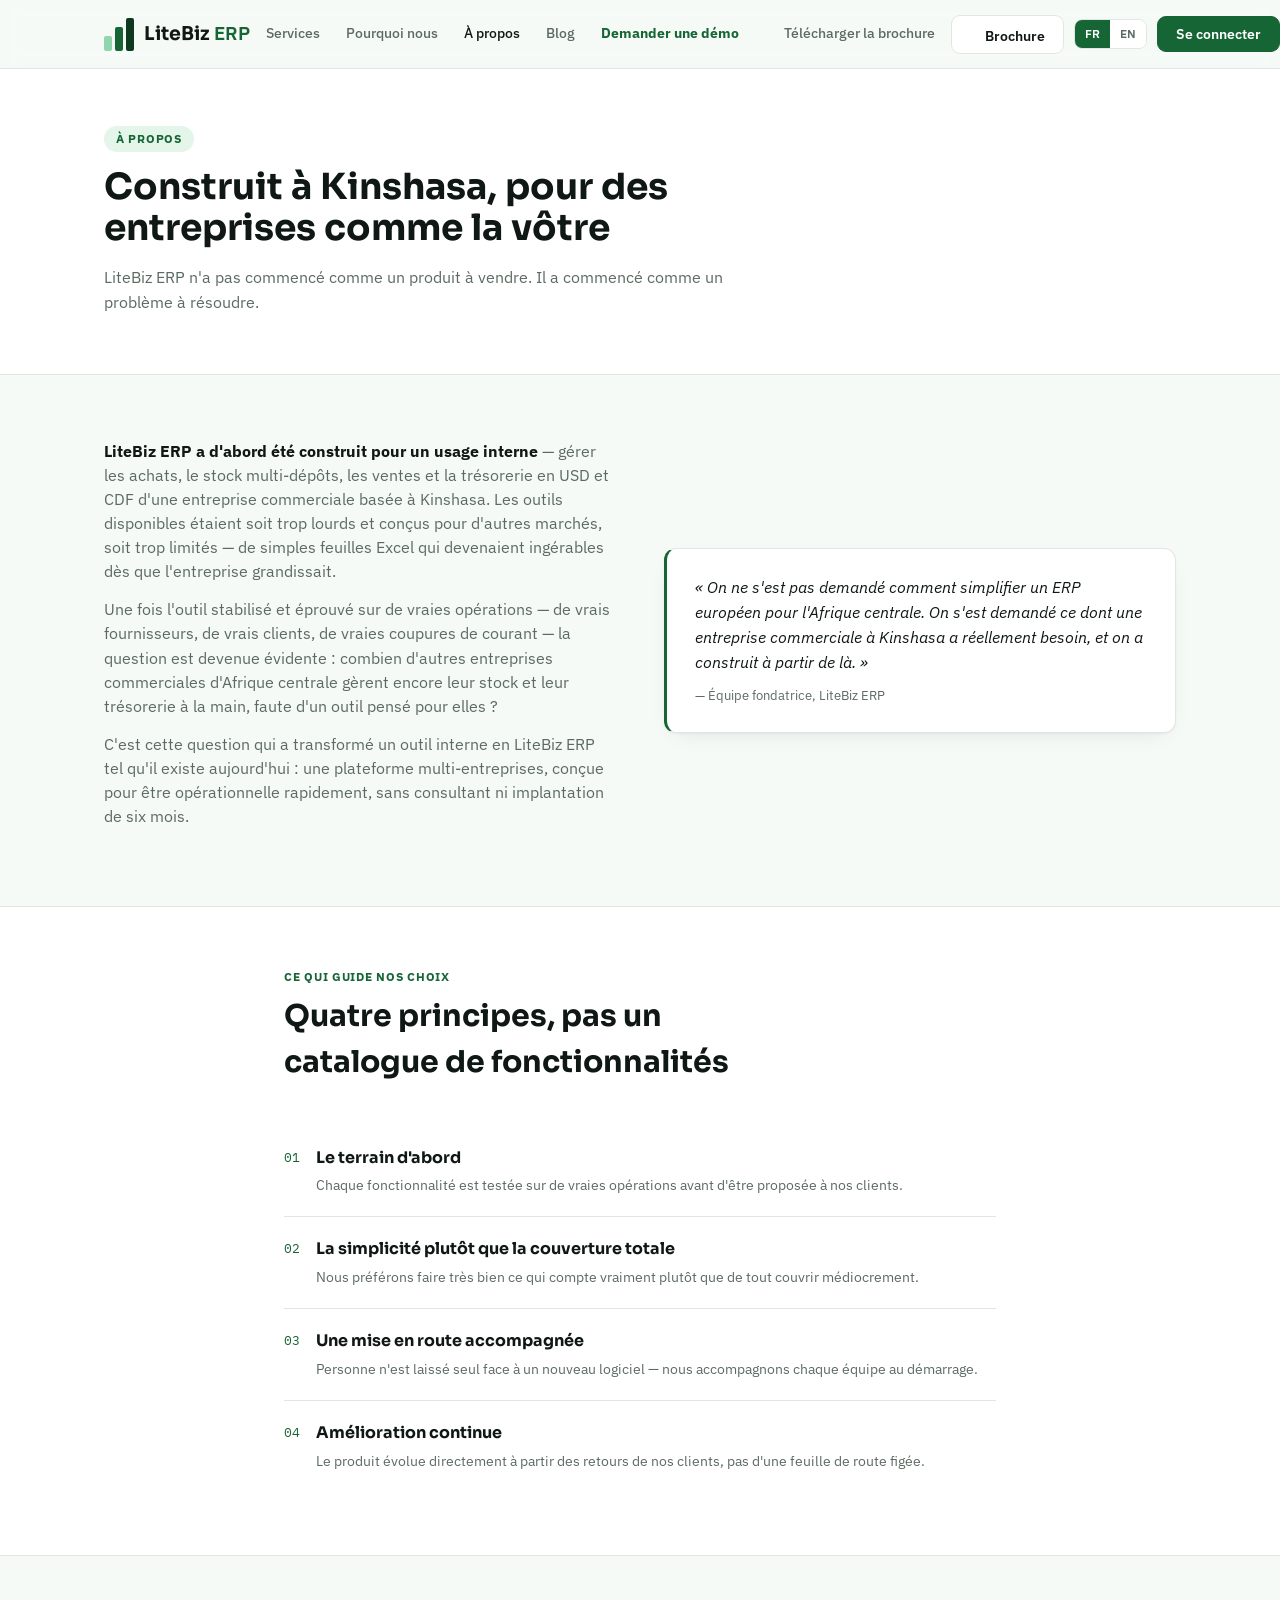
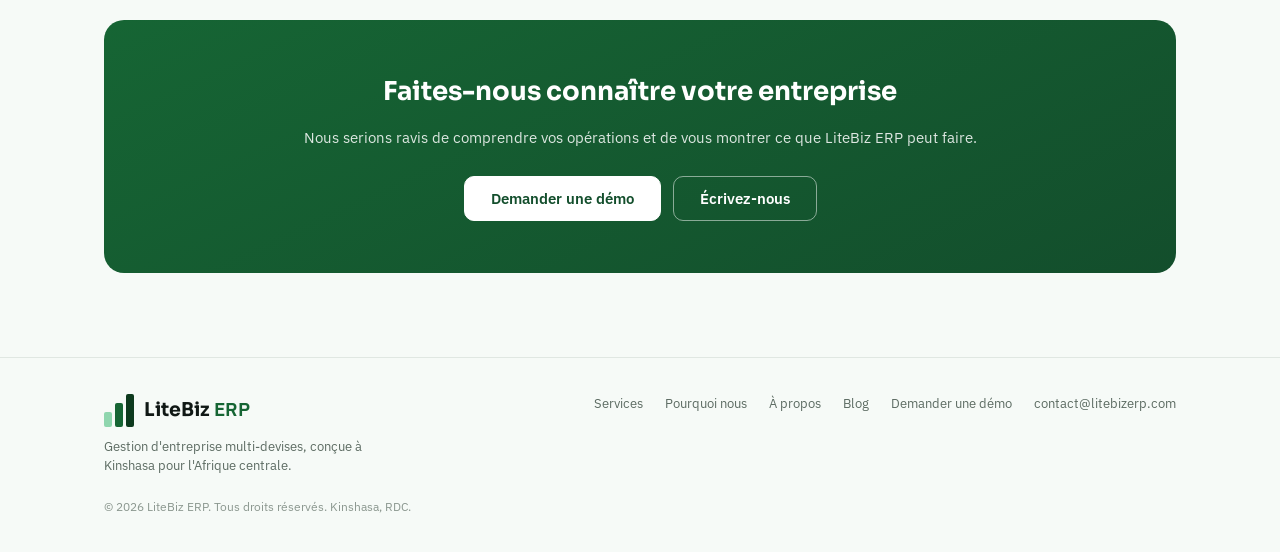
==== about.html @ e2a2ffe8 "Add files via upload" ====
<!doctype html>
<html lang="fr" id="htmlRoot">
<head>
<meta charset="utf-8">
<meta name="viewport" content="width=device-width, initial-scale=1">
<title data-title-fr="À propos de LiteBiz ERP — Notre histoire" data-title-en="About LiteBiz ERP — Our Story">À propos de LiteBiz ERP — Notre histoire</title>
<meta name="description" content="LiteBiz ERP est né comme outil interne d'une entreprise commerciale de Kinshasa, avant de devenir une plateforme ouverte à d'autres entreprises.">
<link rel="preconnect" href="https://fonts.googleapis.com">
<link rel="preconnect" href="https://fonts.gstatic.com" crossorigin>
<link rel="stylesheet" href="https://fonts.googleapis.com/css2?family=Sora:wght@600;700;800&family=IBM+Plex+Sans:wght@400;500;600&family=IBM+Plex+Mono:wght@500;600&display=swap">
<link rel="stylesheet" href="styles.css">
<script>window.PAGE_TITLE={fr:"À propos de LiteBiz ERP — Notre histoire",en:"About LiteBiz ERP — Our Story"};</script>
</head>
<body>
<header>
  <div class="wrap header-inner">
    <a href="index.html" class="logo "><span class="logo-mark"><i></i><i></i><i></i></span><span class="logo-word">LiteBiz<b>ERP</b></span></a>
    <nav class="main-nav" id="mainNav">
      <a href="services.html" class="nav-link"><span data-lang="fr">Services</span><span data-lang="en">Services</span></a>
      <a href="why-us.html" class="nav-link"><span data-lang="fr">Pourquoi nous</span><span data-lang="en">Why us</span></a>
      <a href="about.html" class="nav-link current"><span data-lang="fr">À propos</span><span data-lang="en">About</span></a>
      <a href="blog.html" class="nav-link"><span data-lang="fr">Blog</span><span data-lang="en">Blog</span></a>
      <a href="demo.html" class="nav-link nav-demo"><span data-lang="fr">Demander une démo</span><span data-lang="en">Request a demo</span></a>
      <a href="assets/LiteBiz-ERP-Brochure-FR.pdf" data-lang="fr" class="nav-link" download><svg viewBox="0 0 24 24" width="14" height="14" fill="none" stroke-width="2" stroke-linecap="round" stroke-linejoin="round"><path d="M21 15v4a2 2 0 0 1-2 2H5a2 2 0 0 1-2-2v-4"/><polyline points="7 10 12 15 17 10"/><line x1="12" y1="15" x2="12" y2="3"/></svg> Télécharger la brochure</a>
      <a href="assets/LiteBiz-ERP-Brochure-EN.pdf" data-lang="en" class="nav-link" download><svg viewBox="0 0 24 24" width="14" height="14" fill="none" stroke-width="2" stroke-linecap="round" stroke-linejoin="round"><path d="M21 15v4a2 2 0 0 1-2 2H5a2 2 0 0 1-2-2v-4"/><polyline points="7 10 12 15 17 10"/><line x1="12" y1="15" x2="12" y2="3"/></svg> Download brochure</a>
    </nav>
    <div class="header-actions">
      <a href="assets/LiteBiz-ERP-Brochure-FR.pdf" data-lang="fr" class="btn brochure-btn" download title="Télécharger la brochure PDF"><svg viewBox="0 0 24 24" width="15" height="15" fill="none" stroke-width="2" stroke-linecap="round" stroke-linejoin="round"><path d="M21 15v4a2 2 0 0 1-2 2H5a2 2 0 0 1-2-2v-4"/><polyline points="7 10 12 15 17 10"/><line x1="12" y1="15" x2="12" y2="3"/></svg><span>Brochure</span></a>
      <a href="assets/LiteBiz-ERP-Brochure-EN.pdf" data-lang="en" class="btn brochure-btn" download title="Download PDF brochure"><svg viewBox="0 0 24 24" width="15" height="15" fill="none" stroke-width="2" stroke-linecap="round" stroke-linejoin="round"><path d="M21 15v4a2 2 0 0 1-2 2H5a2 2 0 0 1-2-2v-4"/><polyline points="7 10 12 15 17 10"/><line x1="12" y1="15" x2="12" y2="3"/></svg><span>Brochure</span></a>
      <div class="lang-toggle">
        <button id="langFrBtn" onclick="setLang('fr')">FR</button>
        <button id="langEnBtn" onclick="setLang('en')">EN</button>
      </div>
      <a href="https://app.litebizerp.com/login" class="btn btn-primary">
        <span data-lang="fr">Se connecter</span><span data-lang="en">Log in</span>
      </a>
      <button class="menu-btn" id="menuBtn" onclick="toggleMenu()" aria-label="Menu">
        <svg viewBox="0 0 24 24" fill="none" stroke-width="2" stroke-linecap="round"><line x1="3" y1="6" x2="21" y2="6"/><line x1="3" y1="12" x2="21" y2="12"/><line x1="3" y1="18" x2="21" y2="18"/></svg>
      </button>
    </div>
  </div>
</header>
<section class="page-hero">
  <div class="wrap">
    <span class="eyebrow"><span data-lang="fr">À propos</span><span data-lang="en">About</span></span>
    <h1><span data-lang="fr">Construit à Kinshasa, pour des entreprises comme la vôtre</span><span data-lang="en">Built in Kinshasa, for businesses like yours</span></h1>
    <p class="lead"><span data-lang="fr">LiteBiz ERP n'a pas commencé comme un produit à vendre. Il a commencé comme un problème à résoudre.</span><span data-lang="en">LiteBiz ERP didn't start as a product to sell. It started as a problem to solve.</span></p>
  </div>
</section>
<section>
  <div class="wrap story-grid">
    <div>
      <p><span data-lang="fr"><strong>LiteBiz ERP a d'abord été construit pour un usage interne</strong> — gérer les achats, le stock multi-dépôts, les ventes et la trésorerie en USD et CDF d'une entreprise commerciale basée à Kinshasa. Les outils disponibles étaient soit trop lourds et conçus pour d'autres marchés, soit trop limités — de simples feuilles Excel qui devenaient ingérables dès que l'entreprise grandissait.</span>
      <span data-lang="en"><strong>LiteBiz ERP was first built for internal use</strong> — to run the purchasing, multi-location stock, sales and USD/CDF cash flow of a trading business based in Kinshasa. The tools available were either too heavy and built for other markets, or too limited — plain spreadsheets that became unmanageable as the business grew.</span></p>
      <p><span data-lang="fr">Une fois l'outil stabilisé et éprouvé sur de vraies opérations — de vrais fournisseurs, de vrais clients, de vraies coupures de courant — la question est devenue évidente : combien d'autres entreprises commerciales d'Afrique centrale gèrent encore leur stock et leur trésorerie à la main, faute d'un outil pensé pour elles ?</span>
      <span data-lang="en">Once the tool was stable and proven on real operations — real suppliers, real customers, real power outages — the question became obvious: how many other Central African trading businesses are still managing stock and cash by hand, simply because nothing was built for them?</span></p>
      <p><span data-lang="fr">C'est cette question qui a transformé un outil interne en LiteBiz ERP tel qu'il existe aujourd'hui : une plateforme multi-entreprises, conçue pour être opérationnelle rapidement, sans consultant ni implantation de six mois.</span>
      <span data-lang="en">That question is what turned an internal tool into LiteBiz ERP as it exists today: a multi-tenant platform designed to be operational quickly, without a consultant or a six-month rollout.</span></p>
    </div>
    <div class="quote-block">
      <p><span data-lang="fr">&laquo; On ne s'est pas demandé comment simplifier un ERP européen pour l'Afrique centrale. On s'est demandé ce dont une entreprise commerciale à Kinshasa a réellement besoin, et on a construit à partir de là. &raquo;</span>
      <span data-lang="en">"We didn't ask how to simplify a European ERP for Central Africa. We asked what a Kinshasa trading business actually needs, and built from there."</span></p>
      <div class="who"><span data-lang="fr">— Équipe fondatrice, LiteBiz ERP</span><span data-lang="en">— Founding team, LiteBiz ERP</span></div>
    </div>
  </div>
</section>
<section style="background:var(--surface);border-block:1px solid var(--border);">
  <div class="wrap-narrow">
    <div class="section-head">
      <div class="section-eyebrow"><span data-lang="fr">Ce qui guide nos choix</span><span data-lang="en">What guides our choices</span></div>
      <h2><span data-lang="fr">Quatre principes, pas un catalogue de fonctionnalités</span><span data-lang="en">Four principles, not a feature checklist</span></h2>
    </div>
    <div class="value-list">
      <div class="value-item"><div class="value-num">01</div><div><h3><span data-lang="fr">Le terrain d'abord</span><span data-lang="en">Ground reality first</span></h3><p><span data-lang="fr">Chaque fonctionnalité est testée sur de vraies opérations avant d'être proposée à nos clients.</span><span data-lang="en">Every feature is tested on real operations before it reaches our customers.</span></p></div></div>
      <div class="value-item"><div class="value-num">02</div><div><h3><span data-lang="fr">La simplicité plutôt que la couverture totale</span><span data-lang="en">Simplicity over total coverage</span></h3><p><span data-lang="fr">Nous préférons faire très bien ce qui compte vraiment plutôt que de tout couvrir médiocrement.</span><span data-lang="en">We'd rather do the things that matter very well than cover everything adequately.</span></p></div></div>
      <div class="value-item"><div class="value-num">03</div><div><h3><span data-lang="fr">Une mise en route accompagnée</span><span data-lang="en">Hands-on onboarding</span></h3><p><span data-lang="fr">Personne n'est laissé seul face à un nouveau logiciel — nous accompagnons chaque équipe au démarrage.</span><span data-lang="en">No one is left alone with new software — we walk every team through their start.</span></p></div></div>
      <div class="value-item"><div class="value-num">04</div><div><h3><span data-lang="fr">Amélioration continue</span><span data-lang="en">Continuous improvement</span></h3><p><span data-lang="fr">Le produit évolue directement à partir des retours de nos clients, pas d'une feuille de route figée.</span><span data-lang="en">The product evolves directly from customer feedback, not a fixed roadmap.</span></p></div></div>
    </div>
  </div>
</section><section>
  <div class="wrap">
    <div class="cta-band">
      <h2><span data-lang="fr">Faites-nous connaître votre entreprise</span><span data-lang="en">Tell us about your business</span></h2>
      <p><span data-lang="fr">Nous serions ravis de comprendre vos opérations et de vous montrer ce que LiteBiz ERP peut faire.</span><span data-lang="en">We'd love to understand your operations and show you what LiteBiz ERP can do.</span></p>
      <div class="cta-actions">
        <a href="demo.html" class="btn btn-lg"><span data-lang="fr">Demander une démo</span><span data-lang="en">Request a demo</span></a>
        <a href="mailto:contact@litebizerp.com" class="btn btn-lg btn-ghost"><span data-lang="fr">Écrivez-nous</span><span data-lang="en">Email us</span></a>
      </div>
    </div>
  </div>
</section><footer>
  <div class="wrap footer-inner">
    <div style="display:flex;flex-direction:column;gap:10px;max-width:260px;">
      <a href="index.html" class="logo "><span class="logo-mark"><i></i><i></i><i></i></span><span class="logo-word">LiteBiz<b>ERP</b></span></a>
      <p style="font-size:12.5px;color:var(--text-muted);margin:0;">
        <span data-lang="fr">Gestion d'entreprise multi-devises, conçue à Kinshasa pour l'Afrique centrale.</span>
        <span data-lang="en">Multi-currency business management, built in Kinshasa for Central Africa.</span>
      </p>
    </div>
    <div class="footer-links">
      <a href="services.html"><span data-lang="fr">Services</span><span data-lang="en">Services</span></a>
      <a href="why-us.html"><span data-lang="fr">Pourquoi nous</span><span data-lang="en">Why us</span></a>
      <a href="about.html"><span data-lang="fr">À propos</span><span data-lang="en">About</span></a>
      <a href="blog.html">Blog</a>
      <a href="demo.html"><span data-lang="fr">Demander une démo</span><span data-lang="en">Request a demo</span></a>
      <a href="mailto:contact@litebizerp.com">contact@litebizerp.com</a>
    </div>
  </div>
  <div class="wrap" style="margin-top:22px;">
    <div class="footer-copy">
      <span data-lang="fr">&copy; <span class="js-year"></span> LiteBiz ERP. Tous droits réservés. Kinshasa, RDC.</span>
      <span data-lang="en">&copy; <span class="js-year"></span> LiteBiz ERP. All rights reserved. Kinshasa, DRC.</span>
    </div>
  </div>
</footer><script src="site.js"></script>
</body>
</html>
---- styles.css ----
:root{
  --bg:#f6faf7; --surface:#ffffff; --surface-2:#f0f5f1; --border:#e0e7e2;
  --text:#101815; --text-muted:#5c6b62; --text-faint:#8b978f;
  --accent:#166534; --accent-strong:#134e2c; --accent-soft:#e4f5ea; --accent-soft-text:#166534;
  --shadow: 0 1px 2px rgba(16,24,21,.04), 0 8px 24px -12px rgba(16,24,21,.12);
  --header-h:68px;
}
@media (prefers-color-scheme: dark){
  :root:not([data-theme="light"]){
    --bg:#0b1210; --surface:#121c18; --surface-2:#16211c; --border:#233029;
    --text:#e9f0ec; --text-muted:#9fb2a8; --text-faint:#6c7d74;
    --accent:#3fb573; --accent-strong:#5fca8b; --accent-soft:#17301f; --accent-soft-text:#6fd79a;
    --shadow: 0 1px 2px rgba(0,0,0,.3), 0 8px 24px -12px rgba(0,0,0,.5);
  }
}
*{box-sizing:border-box;}
html,body{margin:0;padding:0;}
body{background:var(--bg);color:var(--text);font-family:'IBM Plex Sans',system-ui,-apple-system,sans-serif;-webkit-font-smoothing:antialiased;line-height:1.55;}
a{color:inherit;}
img{max-width:100%;}
.wrap{max-width:1120px;margin:0 auto;padding-inline:24px;}
.wrap-narrow{max-width:760px;margin:0 auto;padding-inline:24px;}
h1,h2,h3,h4{font-family:'Sora',sans-serif;margin:0;}
html [data-lang]{display:none;}
html[lang="fr"] [data-lang="fr"]{display:revert;}
html[lang="en"] [data-lang="en"]{display:revert;}

/* ---- logo ---- */
.logo{display:flex;align-items:center;gap:10px;text-decoration:none;flex:none;}
.logo-mark{display:flex;align-items:flex-end;gap:3px;flex:none;}
.logo-mark i{display:block;width:8px;border-radius:2px;}
.logo-mark i:nth-child(1){height:15px;background:#8fd6ae;}
.logo-mark i:nth-child(2){height:24px;background:var(--accent);}
.logo-mark i:nth-child(3){height:33px;background:#0d3a1e;}
.logo-word{font-family:'Sora',sans-serif;font-weight:700;font-size:19px;color:var(--text);white-space:nowrap;}
.logo-word b{font-family:'IBM Plex Sans',sans-serif;font-weight:600;color:var(--accent);margin-left:4px;}

/* ---- header / nav ---- */
header{position:sticky;top:0;z-index:50;background:color-mix(in srgb, var(--bg) 88%, transparent);backdrop-filter:blur(10px);border-bottom:1px solid var(--border);}
.header-inner{display:flex;align-items:center;justify-content:space-between;gap:16px;height:var(--header-h);}
nav.main-nav{display:flex;align-items:center;gap:26px;}
nav.main-nav a.nav-link{font-size:14px;font-weight:500;color:var(--text-muted);text-decoration:none;white-space:nowrap;}
nav.main-nav a.nav-link:hover,nav.main-nav a.nav-link.current{color:var(--text);}
nav.main-nav a.nav-demo{font-weight:700;color:var(--accent);}
nav.main-nav a.nav-demo:hover{color:var(--accent-strong);}
nav.main-nav a.nav-link svg{vertical-align:-3px;margin-right:2px;}
.header-actions{display:flex;align-items:center;gap:10px;flex:none;}
.lang-toggle{display:flex;border:1px solid var(--border);border-radius:8px;overflow:hidden;flex:none;}
.lang-toggle button{border:none;background:var(--surface);color:var(--text-muted);font:600 12px/1 'IBM Plex Sans',sans-serif;padding:8px 10px;cursor:pointer;}
.lang-toggle button.active{background:var(--accent);color:#fff;}
.btn{display:inline-flex;align-items:center;justify-content:center;gap:6px;padding:10px 18px;border-radius:9px;font:600 14px/1 'IBM Plex Sans',sans-serif;text-decoration:none;border:1px solid var(--border);color:var(--text);background:var(--surface);cursor:pointer;white-space:nowrap;}
.btn:hover{background:var(--surface-2);}
.btn-primary{background:var(--accent);border-color:var(--accent);color:#fff;}
.btn-primary:hover{background:var(--accent-strong);}
.btn-lg{padding:14px 26px;font-size:15px;border-radius:10px;}
.menu-btn{display:none;border:1px solid var(--border);background:var(--surface);border-radius:8px;width:38px;height:38px;align-items:center;justify-content:center;cursor:pointer;flex:none;}
.menu-btn svg{width:18px;height:18px;stroke:var(--text);}
@media (max-width:900px){
  nav.main-nav{display:none;position:absolute;top:var(--header-h);left:0;right:0;background:var(--surface);border-bottom:1px solid var(--border);flex-direction:column;align-items:flex-start;gap:2px;padding:10px 24px 16px;box-shadow:var(--shadow);z-index:49;}
  nav.main-nav.open{display:flex;}
  nav.main-nav a.nav-link{padding:10px 0;width:100%;}
  .menu-btn{display:flex;}
  .header-inner{gap:8px;}
  .header-actions{gap:6px;}
  .header-actions.header-actions .brochure-btn{display:none !important;}
  .header-actions .btn-primary{padding:9px 10px;font-size:12.5px;}
  .lang-toggle button{padding:8px 7px;font-size:11px;}
}
@media (max-width:400px){
  .logo-word{font-size:15px;}
  .wrap,.wrap-narrow{padding-inline:16px;}
}

/* ---- generic page header band ---- */
.page-hero{padding-block:56px 44px;border-bottom:1px solid var(--border);background:var(--surface);}
.page-hero .eyebrow{margin-bottom:14px;}
.page-hero h1{font-size:36px;font-weight:700;line-height:1.15;margin-bottom:14px;text-wrap:balance;}
.page-hero p.lead{font-size:16px;color:var(--text-muted);max-width:640px;}

.eyebrow{display:inline-flex;align-items:center;gap:7px;font:700 12px/1 'IBM Plex Sans',sans-serif;letter-spacing:.06em;text-transform:uppercase;color:var(--accent);background:var(--accent-soft);padding:7px 12px;border-radius:20px;}

/* ---- hero (home) ---- */
.hero{padding-block:76px 60px;}
.hero-grid{display:grid;grid-template-columns:1.05fr 0.95fr;gap:48px;align-items:center;}
@media (max-width:860px){ .hero-grid{grid-template-columns:1fr;} }
.hero h1{font-size:46px;line-height:1.12;font-weight:700;color:var(--text);text-wrap:balance;margin:18px 0;}
.hero p.lead{font-size:17px;color:var(--text-muted);max-width:520px;margin-bottom:30px;}
.hero-ctas{display:flex;gap:12px;flex-wrap:wrap;}
@media (max-width:520px){ .hero h1{font-size:32px;} }

.panel{background:var(--surface);border:1px solid var(--border);border-radius:16px;box-shadow:var(--shadow);padding:20px;}
.panel-topbar{display:flex;align-items:center;gap:8px;margin-bottom:16px;}
.panel-dot{width:9px;height:9px;border-radius:50%;background:var(--border);}
.panel-stats{display:grid;grid-template-columns:repeat(3,1fr);gap:10px;margin-bottom:14px;}
.panel-stat{background:var(--surface-2);border-radius:10px;padding:12px 14px;}
.panel-stat .label{font-size:10.5px;color:var(--text-faint);text-transform:uppercase;letter-spacing:.04em;margin-bottom:6px;}
.panel-stat .value{font-family:'IBM Plex Mono',monospace;font-size:17px;font-weight:600;color:var(--text);}
.panel-rows{background:var(--surface-2);border-radius:10px;padding:6px;}
.panel-row{display:flex;align-items:center;justify-content:space-between;padding:9px 10px;font-size:12.5px;}
.panel-row + .panel-row{border-top:1px solid var(--border);}
.panel-row .name{color:var(--text);font-weight:500;}
.panel-row .amt{font-family:'IBM Plex Mono',monospace;color:var(--text-muted);}
.pill{font-size:9.5px;font-weight:700;letter-spacing:.03em;text-transform:uppercase;padding:3px 8px;border-radius:20px;}
.pill.ok{background:var(--accent-soft);color:var(--accent-soft-text);}
.panel-caption{margin-top:12px;font-size:11px;color:var(--text-faint);text-align:center;}

/* ---- sections ---- */
section{padding-block:64px;}
.section-head{max-width:640px;margin-bottom:40px;}
.section-head.center{margin-inline:auto;text-align:center;}
.section-eyebrow{font:700 12px/1 'IBM Plex Sans',sans-serif;letter-spacing:.06em;text-transform:uppercase;color:var(--accent);margin-bottom:10px;}
.section-head h2{font-size:30px;font-weight:700;margin-bottom:12px;text-wrap:balance;}
.section-head p{font-size:15.5px;color:var(--text-muted);}

.feature-grid{display:grid;grid-template-columns:repeat(3,1fr);gap:20px;}
@media (max-width:860px){ .feature-grid{grid-template-columns:repeat(2,1fr);} }
@media (max-width:560px){ .feature-grid{grid-template-columns:1fr;} }
.feature-card{background:var(--surface);border:1px solid var(--border);border-radius:14px;padding:24px 22px;box-shadow:var(--shadow);}
.feature-icon{width:38px;height:38px;border-radius:10px;background:var(--accent-soft);display:flex;align-items:center;justify-content:center;margin-bottom:16px;}
.feature-icon svg{width:19px;height:19px;stroke:var(--accent);}
.feature-card h3{font-size:16px;font-weight:700;margin-bottom:7px;}
.feature-card p{font-size:13.5px;color:var(--text-muted);margin:0;}

.why-grid{display:grid;grid-template-columns:repeat(3,1fr);gap:32px;}
@media (max-width:760px){ .why-grid{grid-template-columns:1fr;} }
.why-item .num{font-family:'IBM Plex Mono',monospace;font-size:12px;font-weight:600;color:var(--accent);margin-bottom:10px;}
.why-item h3{font-size:17px;font-weight:700;margin-bottom:8px;}
.why-item p{font-size:13.5px;color:var(--text-muted);margin:0;}

.steps{display:grid;grid-template-columns:repeat(3,1fr);gap:24px;}
@media (max-width:760px){ .steps{grid-template-columns:1fr;} }
.step .step-num{width:32px;height:32px;border-radius:9px;background:var(--accent);color:#fff;font:700 14px/32px 'Sora',sans-serif;text-align:center;margin-bottom:16px;}
.step h3{font-size:15.5px;font-weight:700;margin-bottom:6px;}
.step p{font-size:13.5px;color:var(--text-muted);margin:0;}

.cta-band{background:linear-gradient(155deg, var(--accent), var(--accent-strong));border-radius:20px;padding:52px 48px;text-align:center;color:#fff;}
.cta-band h2{color:#fff;font-size:26px;margin-bottom:10px;}
.cta-band p{color:rgba(255,255,255,.85);font-size:14.5px;margin-bottom:26px;}
.cta-band .btn{background:#fff;color:var(--accent-strong);border-color:#fff;}
.cta-band .btn:hover{background:var(--accent-soft);}
.cta-band .btn.btn-ghost{background:transparent;color:#fff;border-color:rgba(255,255,255,.5);}
.cta-band .btn.btn-ghost:hover{background:rgba(255,255,255,.12);}
.cta-actions{display:flex;gap:12px;justify-content:center;flex-wrap:wrap;}

/* ---- flowchart ("what we do") ---- */
.flow{display:flex;align-items:stretch;gap:0;overflow-x:auto;padding-bottom:8px;}
.flow-step{flex:1 1 0;min-width:168px;display:flex;flex-direction:column;align-items:center;text-align:center;position:relative;padding:0 10px;}
.flow-badge{width:56px;height:56px;border-radius:16px;background:var(--surface);border:1.5px solid var(--accent);display:flex;align-items:center;justify-content:center;margin-bottom:14px;box-shadow:var(--shadow);flex:none;}
.flow-badge svg{width:26px;height:26px;stroke:var(--accent);}
.flow-step h4{font-size:14px;font-weight:700;margin-bottom:6px;}
.flow-step p{font-size:12px;color:var(--text-muted);margin:0;max-width:150px;}
.flow-arrow{flex:none;display:flex;align-items:center;padding-top:28px;color:var(--text-faint);}
.flow-arrow svg{width:22px;height:14px;}
@media (max-width:860px){
  .flow{flex-direction:column;align-items:stretch;}
  .flow-step{flex-direction:row;text-align:left;align-items:flex-start;min-width:0;padding:14px 0;gap:14px;}
  .flow-badge{margin-bottom:0;}
  .flow-step p{max-width:none;}
  .flow-arrow{padding-top:0;padding-left:27px;transform:rotate(90deg);height:16px;}
}

/* ---- blog ---- */
.blog-grid{display:grid;grid-template-columns:repeat(3,1fr);gap:22px;}
@media (max-width:860px){ .blog-grid{grid-template-columns:repeat(2,1fr);} }
@media (max-width:600px){ .blog-grid{grid-template-columns:1fr;} }
.blog-card{display:flex;flex-direction:column;background:var(--surface);border:1px solid var(--border);border-radius:14px;overflow:hidden;box-shadow:var(--shadow);text-decoration:none;color:var(--text);}
.blog-card:hover{border-color:var(--accent);}
.blog-cover{height:132px;background:linear-gradient(155deg, var(--accent-soft), var(--surface-2));display:flex;align-items:center;justify-content:center;flex:none;}
.blog-cover svg{width:34px;height:34px;stroke:var(--accent);}
.blog-card-body{padding:20px;display:flex;flex-direction:column;gap:8px;flex-grow:1;}
.blog-tag{font:700 10.5px/1 'IBM Plex Sans',sans-serif;letter-spacing:.05em;text-transform:uppercase;color:var(--accent);}
.blog-card h3{font-size:16px;font-weight:700;line-height:1.35;}
.blog-card p{font-size:13px;color:var(--text-muted);margin:0;flex-grow:1;}
.blog-meta{font-size:11.5px;color:var(--text-faint);margin-top:6px;}
.blog-card.featured{grid-column:1 / -1;flex-direction:row;}
.blog-card.featured .blog-cover{height:auto;width:38%;}
.blog-card.featured .blog-card-body{padding:28px;}
.blog-card.featured h3{font-size:22px;}
@media (max-width:700px){ .blog-card.featured{flex-direction:column;} .blog-card.featured .blog-cover{width:auto;height:132px;} }

/* ---- article (blog post) ---- */
article.post{padding-block:52px 72px;}
.post-meta{display:flex;align-items:center;gap:10px;font-size:12.5px;color:var(--text-faint);margin-bottom:16px;}
.post h1{font-size:34px;font-weight:700;line-height:1.2;margin-bottom:18px;text-wrap:balance;}
.post .post-lead{font-size:16.5px;color:var(--text-muted);margin-bottom:32px;}
.post .post-body{font-size:15.5px;color:var(--text);max-width:720px;}
.post .post-body h2{font-size:21px;margin:34px 0 12px;}
.post .post-body p{margin:0 0 16px;}
.post .post-body ul{margin:0 0 16px;padding-left:20px;}
.post .post-body li{margin-bottom:8px;}
.post .post-body strong{color:var(--text);}
.post-cover{height:220px;border-radius:16px;background:linear-gradient(155deg, var(--accent-soft), var(--surface-2));display:flex;align-items:center;justify-content:center;margin-bottom:36px;}
.post-cover svg{width:52px;height:52px;stroke:var(--accent);}
.post-back{display:inline-flex;align-items:center;gap:6px;font-size:13px;font-weight:600;color:var(--text-muted);text-decoration:none;margin-bottom:22px;}
.post-back:hover{color:var(--accent);}

/* ---- about / why-us page blocks ---- */
.story-grid{display:grid;grid-template-columns:1fr 1fr;gap:48px;align-items:center;}
@media (max-width:860px){ .story-grid{grid-template-columns:1fr;} }
.story-grid p{font-size:15.5px;color:var(--text-muted);margin:0 0 14px;}
.story-grid p strong{color:var(--text);}
.value-list{display:flex;flex-direction:column;gap:0;}
.value-item{display:flex;gap:16px;padding-block:20px;border-top:1px solid var(--border);}
.value-item:first-child{border-top:none;}
.value-num{font-family:'IBM Plex Mono',monospace;font-size:13px;color:var(--accent);flex:none;padding-top:2px;}
.value-item h3{font-size:16px;font-weight:700;margin-bottom:5px;}
.value-item p{font-size:13.5px;color:var(--text-muted);margin:0;}

.quote-block{background:var(--surface);border:1px solid var(--border);border-left:3px solid var(--accent);border-radius:12px;padding:26px 28px;box-shadow:var(--shadow);}
.quote-block p{font-size:16px;font-style:italic;color:var(--text);margin:0 0 12px;}
.quote-block .who{font-size:12.5px;color:var(--text-muted);font-style:normal;}

footer{border-top:1px solid var(--border);padding-block:36px;margin-top:20px;}
.footer-inner{display:flex;align-items:flex-start;justify-content:space-between;gap:24px;flex-wrap:wrap;}
.footer-links{display:flex;gap:22px;flex-wrap:wrap;}
.footer-links a{font-size:13px;color:var(--text-muted);text-decoration:none;}
.footer-links a:hover{color:var(--text);}
.footer-copy{font-size:12px;color:var(--text-faint);}
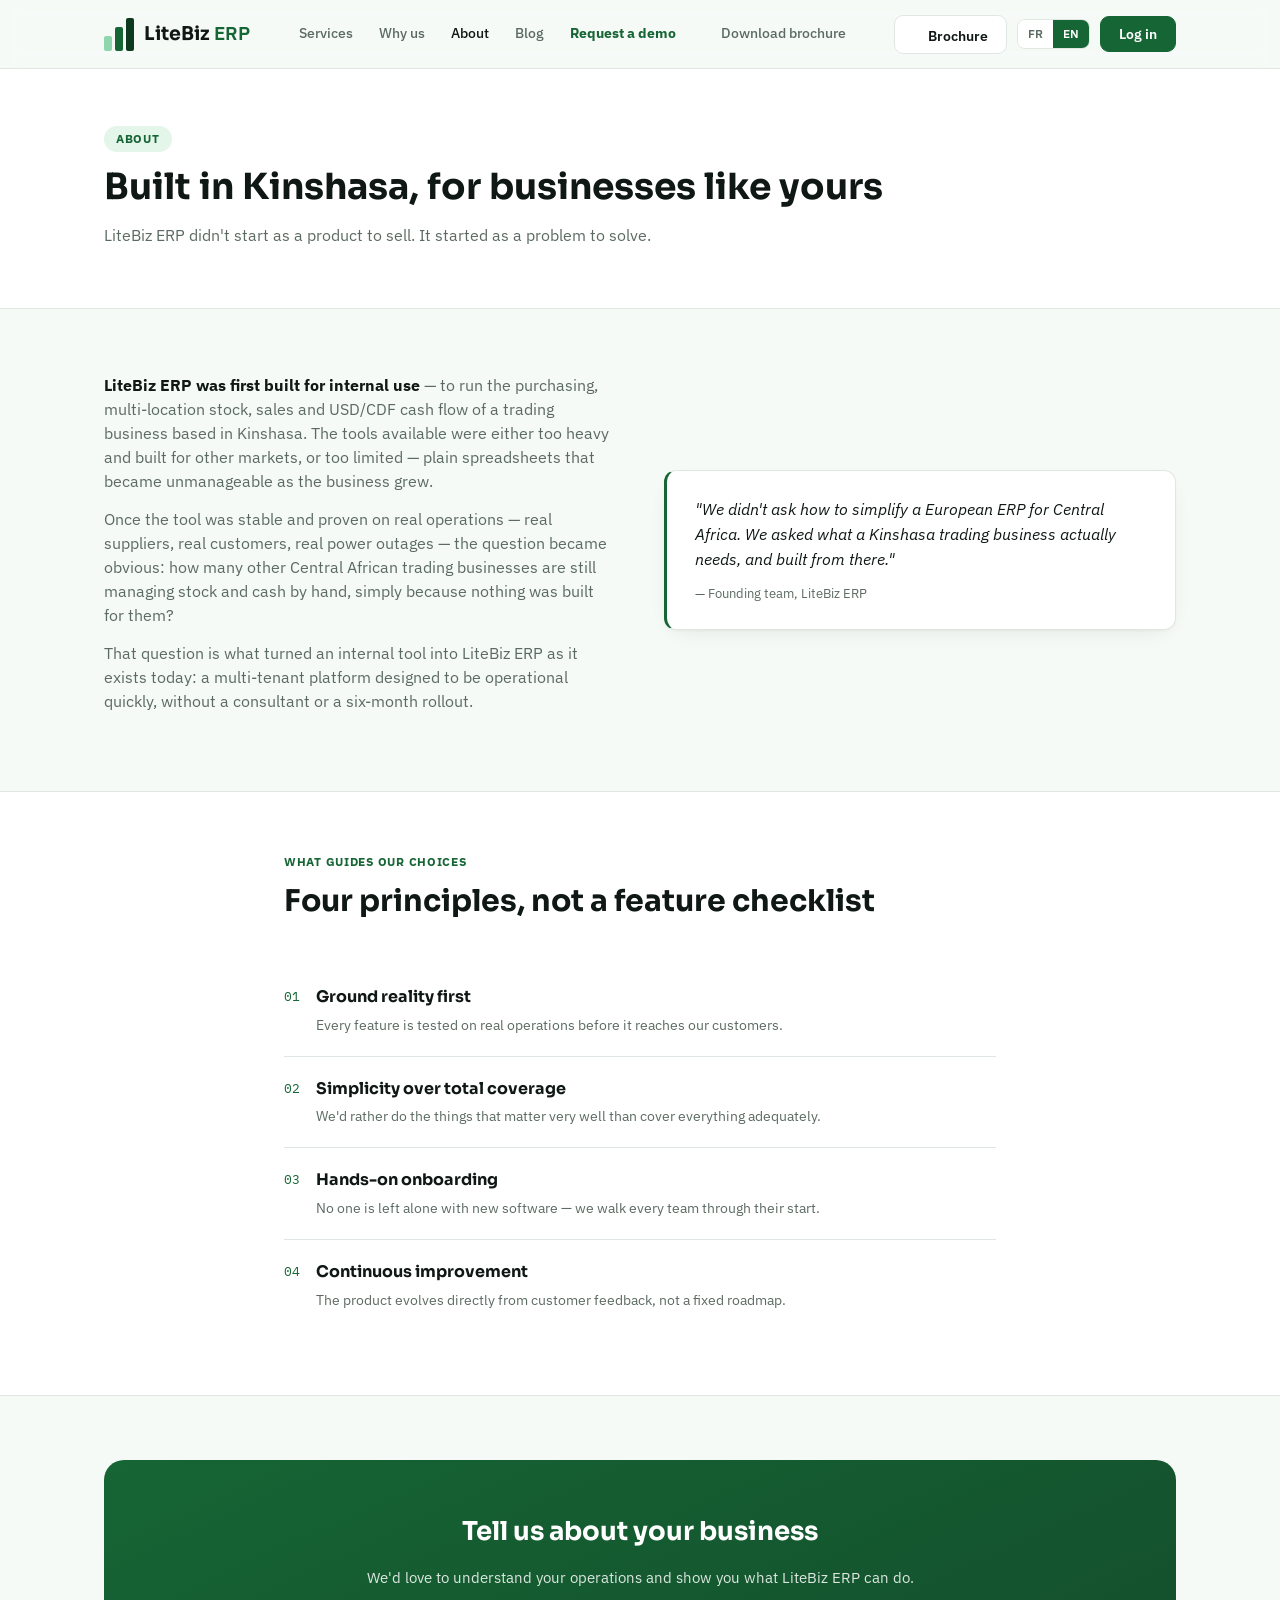
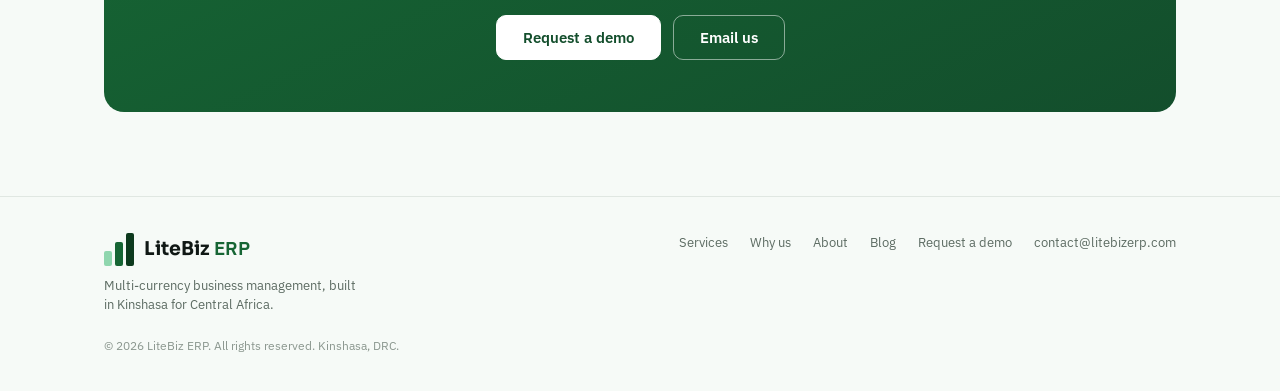
==== commit 07d976f6: "Add files via upload" ====
--- a/about.html
+++ b/about.html
@@ -1,8 +1,9 @@
 <!doctype html>
-<html lang="fr" id="htmlRoot">
+<html lang="en" id="htmlRoot">
 <head>
 <meta charset="utf-8">
 <meta name="viewport" content="width=device-width, initial-scale=1">
+<script>try{var l=localStorage.getItem('litebiz_lang');if(l==='fr'||l==='en')document.documentElement.setAttribute('lang',l);}catch(e){}</script>
 <title data-title-fr="À propos de LiteBiz ERP — Notre histoire" data-title-en="About LiteBiz ERP — Our Story">À propos de LiteBiz ERP — Notre histoire</title>
 <meta name="description" content="LiteBiz ERP est né comme outil interne d'une entreprise commerciale de Kinshasa, avant de devenir une plateforme ouverte à d'autres entreprises.">
 <link rel="preconnect" href="https://fonts.googleapis.com">
